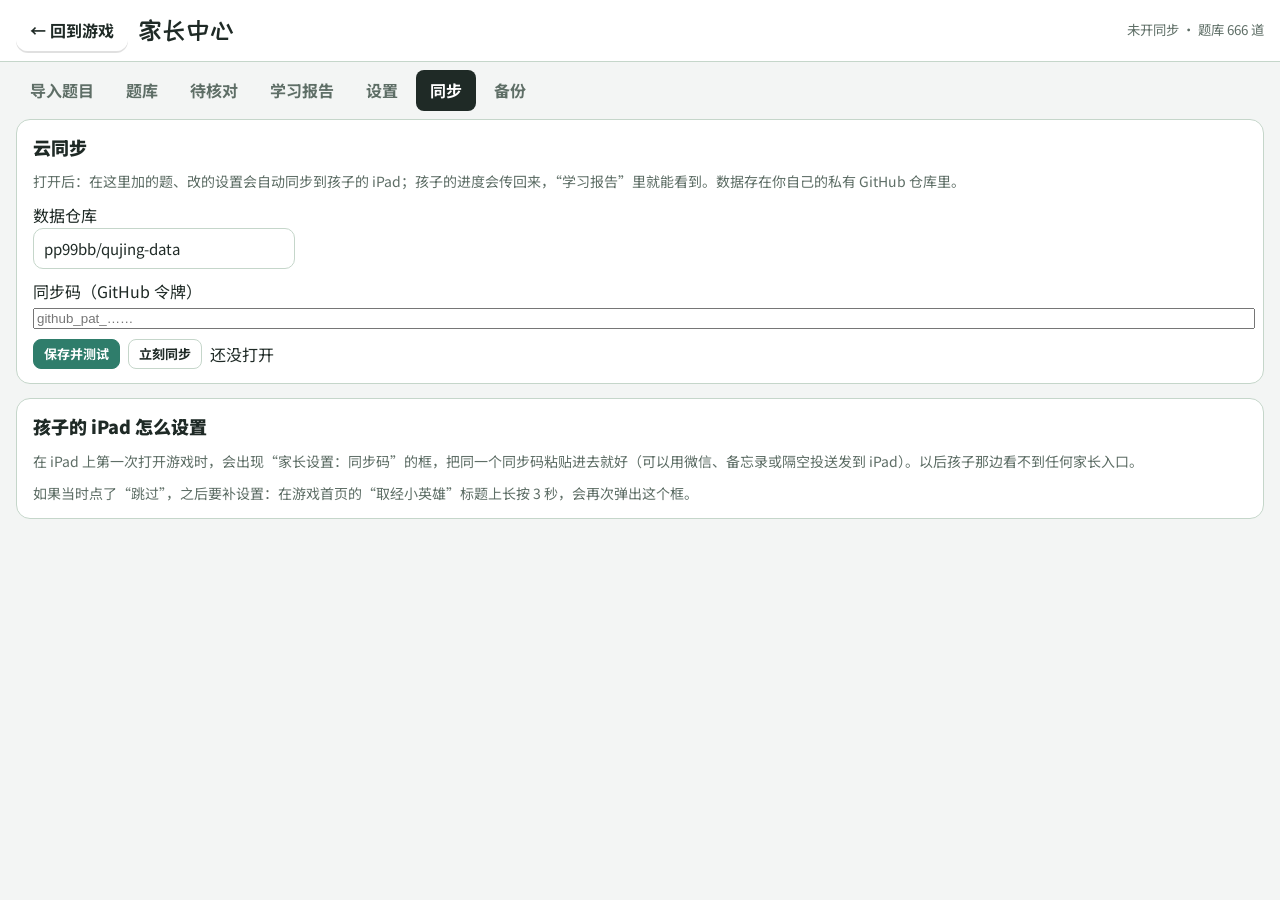
==== parent.html @ 4cefc209 "援军卡详细介绍和各自能力；召唤伙伴/神仙特写；定身术特效；影神图和援军卡在平板上每行 4-5 个 Co-Authored-By: Claude Opus 5.5 <noreply@anthropic." ====
<!doctype html>
<html lang="zh-CN">
<head>
<meta charset="utf-8">
<meta name="viewport" content="width=device-width,initial-scale=1,viewport-fit=cover,user-scalable=no">
<title>取经小英雄 · 家长中心</title>
<meta name="theme-color" content="#8d2c1f">
<meta name="apple-mobile-web-app-capable" content="yes">
<meta name="mobile-web-app-capable" content="yes">
<meta name="apple-mobile-web-app-status-bar-style" content="black-translucent">
<meta name="apple-mobile-web-app-title" content="取经小英雄">
<link rel="manifest" href="manifest.webmanifest">
<link rel="apple-touch-icon" href="icons/apple-touch-icon.png">
<link rel="icon" href="icons/icon-192.png">
<link rel="preconnect" href="https://fonts.googleapis.com">
<link rel="stylesheet" href="https://fonts.googleapis.com/css2?family=ZCOOL+KuaiLe&family=Noto+Sans+SC:wght@400;500;700;900&display=swap">
<link rel="stylesheet" href="style.css?v=38ae0c215f">
<style>html,body{margin:0;height:100%;background:#2f3b36;overscroll-behavior:none}body{-webkit-user-select:none;user-select:none;-webkit-touch-callout:none}body.parent-app{-webkit-user-select:auto;user-select:auto}input,textarea{-webkit-user-select:text;user-select:text}</style>
</head>
<body>
<div class="app" id="app">
  <section class="screen on" id="home">
    <div class="home-top pad"><div class="home-title">取经小英雄</div><div class="row"><span class="pill" id="home-gold"></span></div></div>
    <div class="home-main pad"><div class="hero"><div id="home-hero"></div><div class="rank" id="home-rank"></div></div><div class="modes" id="home-modes"></div></div>
    <div class="home-foot pad"><small id="cloud-note" style="color:#fff;align-self:center"></small><button type="button" class="parentbtn" id="parent-btn"><span class="fill"></span>家长（长按）</button></div>
  </section>
  <section class="screen" id="map">
    <div class="topbar pad"><button type="button" class="back" data-home-btn>← 花果山</button><h2>取经之路</h2></div>
    <div class="scroll pad" id="map-list"></div>
  </section>
  <section class="screen" id="intro"><div class="intro-box" id="intro-box"></div></section>
  <section class="screen" id="battle">
    <div class="bt-top pad"><button type="button" class="back" id="bt-back">← 离开</button><div class="stg" id="bt-title"></div><button type="button" class="gearin" data-gear aria-label="设置"><svg viewBox="0 0 24 24"><path d="M12 8.5a3.5 3.5 0 1 0 0 7 3.5 3.5 0 0 0 0-7zm8.4 4.6l1.9 1.5-1.8 3.1-2.3-.8a7.6 7.6 0 0 1-1.9 1.1l-.4 2.4h-3.6l-.4-2.4a7.6 7.6 0 0 1-1.9-1.1l-2.3.8-1.8-3.1 1.9-1.5a7.7 7.7 0 0 1 0-2.2L1.9 9.4l1.8-3.1 2.3.8A7.6 7.6 0 0 1 7.9 6l.4-2.4h3.6l.4 2.4a7.6 7.6 0 0 1 1.9 1.1l2.3-.8 1.8 3.1-1.9 1.5a7.7 7.7 0 0 1 0 2.2z" fill="#fff8dc"/></svg></button><span class="pill" id="bt-prog"></span><span class="pill" id="bt-gold"></span></div>
    <div class="arena" id="bt-arena"><div class="hill"></div><div class="gnd"></div>
      <div class="slot L"><div class="mover"><div class="flip"></div></div></div><div class="slot R"><div class="mover"><div class="flip"></div></div></div>
      <div class="fx"></div><div class="streak-dock" id="bt-streak" aria-live="polite"></div><div class="capbar" aria-live="polite"></div><div class="hpbox L" id="hp-L"></div><div class="hpbox R" id="hp-R"></div></div>
    <div class="qpanel pad" id="bt-q"></div>
    <div class="skills pad" id="bt-skills"></div>
  </section>
  <section class="screen" id="result"><div class="res-box" id="result-box"></div></section>
  <section class="screen page" id="bag">
    <div class="topbar pad"><button type="button" class="back" data-home-btn>← 花果山</button><h2>装备</h2><span class="pill" id="bag-spirit"></span></div>
    <div class="scroll pad"><div class="bag"><div class="bag-left"><div class="bag-stage" id="bag-stage"></div><table class="stats" id="bag-stats"></table><div id="bag-sets" style="display:grid;gap:6px"></div></div>
      <div><div class="tabs" id="bag-tabs" role="tablist"></div><div class="items" id="bag-items"></div></div></div></div>
  </section>
  <section class="screen page" id="codex">
    <div class="topbar pad"><button type="button" class="back" data-home-btn>← 花果山</button><h2>影神图</h2><span class="pill" id="codex-count"></span></div>
    <div class="scroll pad"><div class="grid" id="codex-grid"></div></div>
  </section>
  <section class="screen page" id="cards">
    <div class="topbar pad"><button type="button" class="back" data-home-btn>← 花果山</button><h2>援军卡</h2></div>
    <div class="scroll pad"><p style="margin:0 0 10px">打败 Boss、复习错题时会掉神仙碎片。同一位神仙攒够 3 个碎片，就得到 3 次召唤。</p><div class="grid" id="cards-grid"></div></div>
  </section>
  <section class="screen page" id="shop">
    <div class="topbar pad"><button type="button" class="back" data-home-btn>← 花果山</button><h2>土地庙小铺</h2><span class="pill" id="shop-gold"></span></div>
    <div class="scroll pad" id="shop-body"></div>
  </section>
  <section class="screen page" id="free">
    <div class="topbar pad"><button type="button" class="back" data-home-btn>← 花果山</button><h2>自由修行</h2></div>
    <div class="scroll pad" id="free-body"></div>
  </section>
  <section class="screen page" id="race">
    <div class="topbar pad"><button type="button" class="back" data-home-btn>← 花果山</button><h2>筋斗云竞速</h2></div>
    <div class="scroll pad" id="race-body" style="display:flex;flex-direction:column;gap:12px;padding-bottom:16px"></div>
  </section>
  <section class="screen" id="duel">
    <div class="bt-top pad"><button type="button" class="back" data-home-btn>← 结束</button><div class="stg">擂台斗法</div></div>
    <div class="arena duel-arena" id="duel-arena"><div class="hill"></div><div class="gnd"></div><div class="slot L"><div class="mover"><div class="flip"></div></div></div><div class="slot R"><div class="mover"><div class="flip"></div></div></div><div class="fx"></div><div class="capbar"></div></div>
    <div class="duel-mid" id="duel-mid"></div>
    <div class="duel-wrap" id="duel-wrap"><div class="side p1" id="duel-p1"></div><div class="side p2" id="duel-p2"></div></div>
  </section>
  <section class="screen" id="parent">
    <div class="topbar pad"><button type="button" class="back" data-home-btn>← 返回游戏</button><h2>家长中心</h2><small id="p-status" style="color:var(--mute)"></small></div>
    <div class="ptabs pad" id="ptabs" role="tablist"></div>
    <div class="scroll pad"><div class="pbody" id="pbody"></div></div>
  </section>
  <button type="button" class="gearbtn" data-gear aria-label="设置"><svg viewBox="0 0 24 24"><path d="M12 8.5a3.5 3.5 0 1 0 0 7 3.5 3.5 0 0 0 0-7zm8.4 4.6l1.9 1.5-1.8 3.1-2.3-.8a7.6 7.6 0 0 1-1.9 1.1l-.4 2.4h-3.6l-.4-2.4a7.6 7.6 0 0 1-1.9-1.1l-2.3.8-1.8-3.1 1.9-1.5a7.7 7.7 0 0 1 0-2.2L1.9 9.4l1.8-3.1 2.3.8A7.6 7.6 0 0 1 7.9 6l.4-2.4h3.6l.4 2.4a7.6 7.6 0 0 1 1.9 1.1l2.3-.8 1.8 3.1-1.9 1.5a7.7 7.7 0 0 1 0 2.2z" fill="#3a2618"/></svg></button>
  <div class="modal" id="modal" hidden><div class="mbox"></div></div>
  <div class="toast" id="toast" hidden></div>
  <div class="modal" id="boot" hidden><div class="empty"><h2>正在打开取经路……</h2><p>正在读取题库和进度</p></div></div>
</div>

<script>
(function(){ function fix(){ try { WeixinJSBridge.invoke('setFontSizeCallback', { fontSize: 0 }); WeixinJSBridge.on('menu:setfont', function(){ WeixinJSBridge.invoke('setFontSizeCallback', { fontSize: 0 }); }); } catch (e) {} }
  if (typeof WeixinJSBridge === 'object' && typeof WeixinJSBridge.invoke === 'function') fix(); else document.addEventListener('WeixinJSBridgeReady', fix, false); })();
</script>
<script>window.QJ_APP = 'parent'; window.QJ_BANK_URL = 'bank.json?v=38ae0c215f';</script>
<script src="game.js?v=38ae0c215f"></script>
<script>
if ('serviceWorker' in navigator) addEventListener('load', () => navigator.serviceWorker.register('sw.js').then(r => {
  r.addEventListener('updatefound', () => { const w = r.installing; w && w.addEventListener('statechange', () => { if (w.state === 'installed' && navigator.serviceWorker.controller && window.QJ && QJ.toast) QJ.toast('游戏有更新，下次打开就是新版本', 3500); }); });
}).catch(() => {}));
</script>
</body>
</html>
---- style.css ----
html,body{-webkit-text-size-adjust:100%!important;text-size-adjust:100%!important}
/* 布局：全屏单页游戏，各个界面叠在一起切换；战斗界面上半是演武场，下半是题目和技能栏 */
:root{
  --ink:#1f2a26; --mute:#5e6e66; --paper:#f4f8f2; --paper2:#e5efe6; --line:#c5d6ca;
  --jade:#2f7d6b; --jade2:#3f9d86; --cin:#d1452f; --gold:#e8b33a; --gold2:#fff1c7; --sky1:#8fcbe4; --sky2:#d9eef2;
  --ok:#2e9d55; --bad:#d64532;
  --display:"ZCOOL KuaiLe","Noto Sans SC","PingFang SC",sans-serif;
  --body:"Noto Sans SC","PingFang SC","Hiragino Sans GB","Microsoft YaHei",sans-serif;
  color-scheme:light;
}
html,body{height:100%;background:#cfe4dc;color:var(--ink)}
body{font-family:var(--body);font-size:16px;line-height:1.55;-webkit-tap-highlight-color:transparent;user-select:none;-webkit-user-select:none;overscroll-behavior:none}
button{font:inherit;cursor:pointer;color:inherit;touch-action:manipulation}
button:focus-visible{outline:3px solid var(--gold);outline-offset:2px}
.app{position:relative;height:100%;overflow:hidden;background:#cfe4dc}
.screen{position:absolute;inset:0;display:none;flex-direction:column;overflow:hidden}
.screen.on{display:flex}
.scroll{overflow-y:auto;-webkit-overflow-scrolling:touch;flex:1;min-height:0}
.pad{padding-left:max(16px,env(safe-area-inset-left,0px));padding-right:max(16px,env(safe-area-inset-right,0px))}
h1,h2,h3{font-family:var(--display);font-weight:400;margin:0;text-wrap:balance}
.btn{border:none;border-radius:14px;padding:12px 20px;font-size:18px;font-weight:700;background:var(--jade);color:#fff;box-shadow:0 4px 0 #1f5a4c}
.btn:active{transform:translateY(3px);box-shadow:0 1px 0 #1f5a4c}
.btn.gold{background:var(--gold);color:#3a2618;box-shadow:0 4px 0 #b3851e}
.btn.red{background:var(--cin);box-shadow:0 4px 0 #8f2a1c}
.btn.ghost{background:rgba(255,255,255,.75);color:var(--ink);box-shadow:0 3px 0 rgba(0,0,0,.15)}
.btn[disabled]{opacity:.45;pointer-events:none}
.topbar{display:flex;align-items:center;gap:10px;padding-block:10px;flex-wrap:wrap}
.topbar h2{font-size:26px;flex:1;min-width:0}
.back{border:none;background:rgba(255,255,255,.8);border-radius:12px;padding:8px 14px;font-weight:700;box-shadow:0 2px 0 rgba(0,0,0,.12)}
.pill{display:inline-flex;align-items:center;gap:6px;background:rgba(255,255,255,.85);border-radius:999px;padding:4px 12px;font-weight:700;font-size:15px;font-variant-numeric:tabular-nums}
.pill i{display:inline-block;width:14px;height:14px;border-radius:50%;background:radial-gradient(circle at 35% 35%,#fff7c2,#e8b33a 60%,#b3851e)}

/* ---------- 首页 ---------- */
#home{background:linear-gradient(#8fcbe4 0%,#cbe8ee 46%,#a9d39b 47%,#8cc184 70%,#78ad73 100%)}
.home-top{display:flex;justify-content:space-between;align-items:center;gap:10px;padding-block:12px;flex-wrap:wrap}
.home-title{font-family:var(--display);font-size:clamp(30px,5vw,48px);color:#fff;-webkit-text-stroke:2px #3a2618;paint-order:stroke fill;letter-spacing:.04em}
.home-main{flex:1;min-height:0;display:grid;grid-template-columns:minmax(0,1fr) minmax(0,1.3fr);gap:16px;align-items:center;padding-bottom:16px}
.hero{display:flex;flex-direction:column;align-items:center;gap:8px;min-width:0}
.hero svg{width:min(300px,34vh);height:auto;overflow:visible}
.rank{background:rgba(255,255,255,.88);border-radius:16px;padding:10px 16px;width:min(320px,100%);display:grid;gap:6px}
.rank b{font-family:var(--display);font-size:22px;font-weight:400}
.bar{height:12px;border-radius:99px;background:#dfe8e2;overflow:hidden}.bar>i{display:block;height:100%;background:linear-gradient(90deg,var(--gold),#ffd76a);border-radius:inherit}
.modes{display:grid;grid-template-columns:repeat(2,minmax(0,1fr));gap:12px;min-width:0}
.mode{border:none;border-radius:20px;padding:12px 14px;text-align:left;display:flex;gap:10px;align-items:center;background:rgba(255,255,255,.9);box-shadow:0 5px 0 rgba(0,0,0,.14);min-width:0;min-height:86px}
.mode:active{transform:translateY(3px);box-shadow:0 2px 0 rgba(0,0,0,.14)}
.mode .mi{flex:none;width:64px;height:70px}.mode .mi svg{width:100%;height:100%;overflow:visible}
.mode b{display:block;font-family:var(--display);font-weight:400;font-size:22px;line-height:1.2}
.mode small{display:block;color:var(--mute);font-size:13px;line-height:1.35}
.mode.big{grid-column:span 2;background:linear-gradient(120deg,#fff6d8,#ffe6a3);min-height:100px}
.mode.big b{font-size:30px}.mode.big .mi{width:80px;height:88px}
.mode.lock{opacity:.55}
.home-foot{display:flex;gap:8px;flex-wrap:wrap;justify-content:flex-end;padding-bottom:max(10px,env(safe-area-inset-bottom,0px))}
.parentbtn{border:none;background:rgba(0,0,0,.25);color:#fff;border-radius:999px;padding:6px 14px;font-size:13px;position:relative;overflow:hidden}
.parentbtn .fill{position:absolute;inset:0;background:rgba(255,255,255,.35);transform-origin:left;transform:scaleX(0)}
@media (max-width:760px){.home-main{grid-template-columns:1fr;overflow-y:auto}.hero svg{width:200px}}

/* ---------- 地图 ---------- */
#map{background:linear-gradient(#f0e6c8,#e6d6a8)}
.chap{margin-bottom:18px}
.chap h3{font-size:22px;color:#6b3a1e;margin:8px 0}
.road{display:flex;flex-wrap:wrap;gap:12px;align-items:stretch}
.stage{border:none;border-radius:18px;width:150px;padding:8px;background:#fffaf0;box-shadow:0 4px 0 rgba(107,58,30,.25);display:flex;flex-direction:column;align-items:center;gap:2px;position:relative}
.stage svg{width:100px;height:110px;overflow:visible}
.stage b{font-family:var(--display);font-weight:400;font-size:19px}
.stage small{color:var(--mute);font-size:12.5px}
.stage.lock{filter:grayscale(1);opacity:.5;pointer-events:none}
.stage.lock svg{filter:brightness(0);opacity:.3}
.stage .done{position:absolute;top:6px;right:8px;background:var(--ok);color:#fff;border-radius:99px;font-size:12px;padding:1px 8px}
.stage.next{outline:3px solid var(--cin);animation:pulse 1.6s ease-in-out infinite}
@keyframes pulse{50%{transform:scale(1.04)}}

/* ---------- 关卡开场 ---------- */
#intro{background:linear-gradient(#2c3e50,#1f2a26)}
.intro-box{margin:auto;max-width:720px;width:calc(100% - 32px);background:var(--paper);border-radius:22px;padding:22px;display:grid;gap:14px;box-shadow:0 10px 40px rgba(0,0,0,.35)}
.intro-box h2{font-size:32px;color:var(--cin)}
.intro-line{display:flex;gap:12px;align-items:flex-start}
.intro-line svg{flex:none;width:90px;height:100px;overflow:visible}
.intro-line p{margin:0;font-size:19px;line-height:1.7;background:#fff;border-radius:14px;padding:10px 14px;position:relative}
.intro-foes{display:flex;gap:6px;align-items:flex-end;flex-wrap:wrap;justify-content:center}
.intro-foes div{display:flex;flex-direction:column;align-items:center;font-size:13px;color:var(--mute)}
.intro-foes svg{width:84px;height:92px;overflow:visible}.intro-foes .boss svg{width:120px;height:132px}
.intro-actions{display:flex;gap:10px;justify-content:center;flex-wrap:wrap}

/* ---------- 战斗 ---------- */
#battle{background:var(--paper2)}
.bt-top{display:flex;align-items:center;gap:8px;padding-block:6px;background:#1f2a26;color:#fff;flex-wrap:wrap}
.bt-top .stg{font-family:var(--display);font-size:20px;flex:1;min-width:0;white-space:nowrap;overflow:hidden;text-overflow:ellipsis}
.bt-top .pill{background:rgba(255,255,255,.14);color:#fff}
.bt-top .back{background:rgba(255,255,255,.15);color:#fff;box-shadow:none}
.arena{position:relative;overflow:hidden;flex:none;height:min(44vh,calc(220px*var(--s) + 90px));--s:1;isolation:isolate;
  background:linear-gradient(var(--sky1) 0%,var(--sky2) 58%,#e8f1e2 70%)}
.arena .hill{position:absolute;left:-5%;right:-5%;bottom:30px;height:46%;background:radial-gradient(ellipse at 20% 100%,#8fbf8a 0 40%,transparent 41%),radial-gradient(ellipse at 75% 100%,#7fb07c 0 46%,transparent 47%);opacity:.8}
.arena .gnd{position:absolute;left:0;right:0;bottom:0;height:40px;background:linear-gradient(#c9b48a,#b39b6e);border-top:3px solid #8d7650}
.arena .slot{position:absolute;bottom:18px;width:calc(200px*var(--s));height:calc(220px*var(--s));z-index:2}
.arena .slot.L{left:calc(25% - 100px*var(--s))} .arena .slot.R{left:calc(75% - 100px*var(--s))}
.arena .mover,.arena .flip{width:100%;height:100%;transform-origin:50% 95%}
.arena .slot.R .flip{transform:scaleX(-1)}
.arena .flip svg{width:100%;height:100%;overflow:visible}
.arena .fx{position:absolute;inset:0;pointer-events:none;z-index:5}
.fxo{position:absolute;pointer-events:none}
.fxo>svg,.fxo>div,.fxo>div>svg{width:100%;height:100%;overflow:visible;display:block}
.fxo.ghost{opacity:.4;filter:saturate(0) brightness(1.6)} .fxo.ghost.mir>svg{transform:scaleX(-1)}
.fxo.clone{filter:drop-shadow(0 0 8px #ffd54f)}
.fxo.popt{display:flex;align-items:center;justify-content:center;white-space:nowrap}
.fxo.popt span{font-family:var(--display);font-weight:900;paint-order:stroke fill}
.cloudride{width:100%;height:100%;position:relative}.cloudride>svg.char{width:100%;height:87%}.cloudride>svg.cl{position:absolute;left:0;bottom:0;width:100%;height:24%}
.capbar{position:absolute;left:50%;bottom:48px;transform:translateX(-50%) translateY(8px);max-width:calc(100% - 32px);background:rgba(31,42,38,.9);color:#fff;font-family:var(--display);font-size:clamp(16px,2.6vw,22px);padding:8px 18px;border-radius:12px;z-index:7;opacity:0;transition:opacity .3s,transform .3s;pointer-events:none;text-align:center}
.capbar.on{opacity:1;transform:translateX(-50%)}
.hpbox{position:absolute;top:8px;z-index:6;width:min(42%,320px);display:grid;gap:3px}
.hpbox.L{left:max(10px,env(safe-area-inset-left,0px))} .hpbox.R{right:max(10px,env(safe-area-inset-right,0px));text-align:right}
.hpbox .nm{font-family:var(--display);font-size:18px;color:#fff;-webkit-text-stroke:3px #1f2a26;paint-order:stroke fill;line-height:1.1;white-space:nowrap;overflow:hidden;text-overflow:ellipsis}
.hpbar{height:16px;border-radius:99px;background:rgba(31,42,38,.55);border:2px solid #1f2a26;overflow:hidden;position:relative}
.hpbar i{position:absolute;left:0;top:0;bottom:0;border-radius:inherit;transition:width .4s}
.hpbar i.lag{background:#fff3b0;transition:width .9s .25s}
.hpbar i.cur{background:linear-gradient(#ff8a65,#e53935)}
.hpbox.L .hpbar i.cur{background:linear-gradient(#81e391,#2e9d55)}
.hpbar span{position:absolute;inset:0;font-size:11px;font-weight:900;color:#fff;display:flex;align-items:center;justify-content:center;text-shadow:0 1px 2px #000;font-variant-numeric:tabular-nums}
.hpbox.R .hpbar i{left:auto;right:0}
.enemy-q{display:flex;gap:3px;justify-content:flex-end}.enemy-q svg{width:30px;height:33px;overflow:visible}.enemy-q .dead{opacity:.3;filter:grayscale(1)}
.qpanel{flex:1;min-height:0;display:flex;flex-direction:column;gap:10px;padding-block:12px 6px;position:relative;overflow-y:auto}
.qtags{display:flex;gap:6px;flex-wrap:wrap;align-items:center}
.tag{font-size:13px;font-weight:700;border-radius:999px;padding:2px 10px;background:#fff;color:var(--jade);border:1.5px solid var(--line)}
.tag.rev{background:#5c6bc0;color:#fff;border-color:#5c6bc0}.tag.multi{background:var(--gold);color:#3a2618;border-color:var(--gold)}.tag.subj{background:var(--jade);color:#fff;border-color:var(--jade)}
.qtext{font-size:clamp(20px,2.6vw,26px);font-weight:700;line-height:1.5;user-select:text;-webkit-user-select:text}
.qimg{max-height:24vh;max-width:100%;border-radius:10px;align-self:flex-start;background:#fff}
.opts{display:grid;grid-template-columns:repeat(2,minmax(0,1fr));gap:10px}
.opts.wide{grid-template-columns:1fr}
.opt{border:2.5px solid var(--line);background:#fff;border-radius:16px;padding:12px 14px;text-align:left;font-size:clamp(17px,2.2vw,21px);font-weight:500;display:flex;gap:10px;align-items:center;min-height:58px;box-shadow:0 3px 0 rgba(0,0,0,.08);transition:transform .1s}
.opt:active{transform:scale(.98)}
.opt .lt{flex:none;width:32px;height:32px;border-radius:50%;background:var(--paper2);display:flex;align-items:center;justify-content:center;font-weight:900;font-size:16px;color:var(--jade)}
.opt.sel{border-color:var(--gold);background:var(--gold2)}
.opt.ok{border-color:var(--ok);background:#dff5e5}.opt.ok .lt{background:var(--ok);color:#fff}
.opt.bad{border-color:var(--bad);background:#fde3df}.opt.bad .lt{background:var(--bad);color:#fff}
.opt.gone{opacity:.25;text-decoration:line-through;pointer-events:none}
.opt.hide{filter:blur(6px);pointer-events:none}
.opts.lock .opt{pointer-events:none}
.confirm{align-self:center}
.hint{background:#fff8dc;border:2px dashed var(--gold);border-radius:12px;padding:8px 12px;font-size:clamp(16px,2.8vmin,24px);display:flex;gap:8px;align-items:baseline;line-height:1.5}
.hint b{flex:none;color:#fff;background:#d1452f;border-radius:8px;padding:0 8px;font-size:.85em}
.opt.burn{animation:burn .9s ease-in forwards;pointer-events:none}
@keyframes burn{0%{filter:none}30%{box-shadow:0 0 0 4px #ff7043,0 0 24px #ff9800;background:#fff3e0}100%{opacity:.2;filter:grayscale(1) blur(1px);transform:scale(.96)}}
/* 火眼金睛弹窗 */
.eyepop{position:fixed;inset:0;z-index:115;background:rgba(40,12,0,.78);display:grid;place-items:center;padding:16px;animation:tfade .2s ease-out}
.eye-in{width:min(980px,100%);display:grid;grid-template-columns:minmax(0,.9fr) minmax(0,2.2fr);gap:16px;align-items:center;animation:tpop .35s cubic-bezier(.3,1.4,.5,1)}
.eye-wk{position:relative;justify-self:center;width:min(260px,32vmin)}
.eye-wk > svg:first-child{width:100%;height:auto;overflow:visible;filter:drop-shadow(0 0 18px rgba(255,152,0,.6))}
.eye-fire{position:absolute;inset:0;width:100%;height:100%;overflow:visible;filter:drop-shadow(0 0 8px #ff9800)}
.eye-fire .ef{animation:flick .35s ease-in-out infinite alternate}
.eye-beam{position:absolute;left:58%;top:36%;width:60vw;max-width:520px;height:16px;transform-origin:0 50%;transform:rotate(-4deg);background:linear-gradient(90deg,rgba(255,235,59,.9),rgba(255,152,0,.5) 40%,transparent);border-radius:8px;filter:blur(2px);animation:beam 1.2s ease-in-out infinite alternate;pointer-events:none}
@keyframes beam{from{opacity:.5}to{opacity:1}}
.eye-card{position:relative;background:linear-gradient(160deg,#fff8e1,#ffe0b2);border:4px solid #e65100;border-radius:22px;padding:clamp(16px,3vmin,30px);display:grid;gap:clamp(8px,1.6vmin,14px);box-shadow:0 0 0 6px rgba(255,193,7,.35),0 12px 40px rgba(0,0,0,.45)}
.eye-title{justify-self:start;font-family:var(--display);font-size:clamp(20px,3.6vmin,34px);color:#fff;background:#d1452f;border-radius:12px;padding:2px 16px}
.eye-text{margin:0;font-size:clamp(19px,3.8vmin,36px);line-height:1.55;color:#3a2618;font-weight:700}
.eye-card small{color:#8d4b1f;font-size:clamp(14px,2.3vmin,20px)}
.eye-ok{justify-self:center;min-width:min(240px,70%);font-size:clamp(18px,3vmin,26px)}
@media (orientation:portrait), (max-width:700px){.eye-in{grid-template-columns:1fr}.eye-wk{width:min(170px,40vw)}.eye-beam{display:none}}
@media (prefers-reduced-motion: reduce){.eye-fire .ef,.eye-beam{animation:none}}
/* 援军介绍 */
.god-info{display:grid;gap:10px}
.god-tag{justify-self:start;background:#8d2c1f;color:#fff8dc;border-radius:99px;padding:2px 12px;font-size:14px}
.god-sec{background:#fff;border-radius:14px;padding:10px 14px;border:1px solid var(--line)}
.god-sec b{display:block;font-family:var(--display);font-weight:400;font-size:18px;color:var(--jade)}
.god-sec p{margin:2px 0 0;font-size:clamp(15px,2.4vmin,19px);line-height:1.6}
.god-sec.pw{background:#fff8e1;border-color:#e8b33a}.god-sec.pw b{color:#c0392b}
/* 召唤特写 */
.cutin{position:fixed;inset:0;z-index:118;pointer-events:none;background:rgba(10,14,20,.78);animation:tfade .25s ease-out;overflow:hidden}
.cutin.out{transition:opacity .3s;opacity:0}
.ci-call{position:absolute;left:4%;top:8%;display:flex;align-items:center;gap:10px;animation:ciCall .4s ease-out}
.ci-wk svg{width:min(110px,22vmin);height:auto}
.ci-call p{margin:0;background:#fffaf0;color:#3a2618;border-radius:16px;padding:10px 16px;font-weight:900;font-size:clamp(16px,3.2vmin,28px);box-shadow:0 4px 0 rgba(0,0,0,.2)}
@keyframes ciCall{from{transform:translateX(-40px);opacity:0}}
.ci-band{position:absolute;left:-10%;right:-10%;top:42%;height:clamp(150px,34vmin,300px);transform:translateY(-30%) skewY(-6deg);background:linear-gradient(90deg,#c62828,#ff7043 45%,#ffca28);box-shadow:0 0 0 6px #fff,0 0 40px rgba(255,193,7,.6);animation:ciBand .45s .35s cubic-bezier(.2,1.3,.5,1) both;overflow:hidden}
.cutin.god .ci-band{background:linear-gradient(90deg,#1a237e,#5c6bc0 45%,#ffd54f)}
@keyframes ciBand{from{transform:translateY(-30%) skewY(-6deg) scaleX(0)}}
.ci-lines{position:absolute;inset:0;background:repeating-linear-gradient(90deg,transparent 0 30px,rgba(255,255,255,.25) 30px 34px);animation:ciLines .3s linear infinite}
@keyframes ciLines{to{background-position:-64px 0}}
.ci-hero{position:absolute;right:16%;top:50%;transform:translateY(-50%) skewY(6deg);animation:ciHero .5s .55s cubic-bezier(.2,1.4,.5,1) both}
.ci-hero svg{width:clamp(150px,32vmin,300px);height:auto;filter:drop-shadow(0 6px 0 rgba(0,0,0,.25))}
@keyframes ciHero{from{transform:translate(60vw,-50%) skewY(6deg)}}
.ci-name{position:absolute;left:16%;top:50%;transform:translateY(-50%) skewY(6deg);color:#fff;animation:ciName .4s .7s ease-out both}
.ci-name b{display:block;font-family:var(--display);font-weight:400;font-size:clamp(32px,7vmin,72px);-webkit-text-stroke:3px #3a2618;paint-order:stroke;text-shadow:0 4px 0 #3a2618}
.ci-name small{font-size:clamp(14px,2.6vmin,22px);font-weight:900;text-shadow:0 2px 0 #3a2618}
@keyframes ciName{from{transform:translate(-40px,-50%) skewY(6deg);opacity:0}}
/* 定身术 */
.dingpop{position:fixed;inset:0;z-index:117;pointer-events:none;display:grid;place-items:center;align-content:center;gap:10px;background:radial-gradient(circle,rgba(255,236,179,.35),rgba(20,20,10,.55));animation:tfade .2s}
.dingpop.out{transition:opacity .35s;opacity:0}
.dp-wk{position:relative}.dp-wk svg{width:min(180px,30vmin);height:auto;animation:dpBob .5s ease-out}
@keyframes dpBob{from{transform:scale(.6)}}
.dp-hand{position:absolute;right:8%;top:42%;width:28px;height:28px;border-radius:50%;background:radial-gradient(#fff59d,#ffb300);box-shadow:0 0 18px 8px rgba(255,213,79,.8);animation:dpHand .6s ease-in-out infinite alternate}
@keyframes dpHand{to{transform:scale(1.4)}}
.dp-seal{width:clamp(110px,22vmin,180px);aspect-ratio:1;border-radius:50%;display:grid;place-items:center;background:#fff8dc;border:8px solid #d1452f;box-shadow:0 0 0 6px #e8b33a,0 0 40px rgba(255,193,7,.9);animation:dpSeal .55s .25s cubic-bezier(.3,1.6,.5,1) both;margin-top:-40px}
.dp-seal b{font-family:serif;font-size:clamp(60px,13vmin,110px);color:#d1452f;line-height:1}
@keyframes dpSeal{from{transform:scale(2.6) rotate(-30deg);opacity:0}}
.dingpop p{margin:0;background:#fffaf0;border-radius:14px;padding:8px 16px;font-weight:900;font-size:clamp(16px,3vmin,26px);color:#3a2618}
.opt.dinged{animation:dingGlow 1.6s ease-in-out infinite;border-color:#e8b33a}
@keyframes dingGlow{0%,100%{box-shadow:0 0 0 2px rgba(232,179,58,.5),0 3px 0 rgba(0,0,0,.08)}50%{box-shadow:0 0 0 5px rgba(232,179,58,.9),0 0 22px rgba(255,213,79,.9)}}
@media (prefers-reduced-motion: reduce){.ci-lines,.opt.dinged,.dp-hand{animation:none}}
/* 唐僧小黑板 */
.teach{position:fixed;inset:0;z-index:120;background:rgba(20,30,26,.84);display:grid;place-items:center;padding:max(12px,env(safe-area-inset-top,0px)) max(12px,env(safe-area-inset-right,0px)) max(12px,env(safe-area-inset-bottom,0px)) max(12px,env(safe-area-inset-left,0px));animation:tfade .25s ease-out}
@keyframes tfade{from{opacity:0}}
.teach-in{width:min(1100px,100%);max-height:100%;display:grid;grid-template-columns:minmax(0,.9fr) minmax(0,2.6fr);grid-template-rows:1fr auto;gap:10px 16px;align-items:end;animation:tpop .35s cubic-bezier(.3,1.4,.5,1)}
@keyframes tpop{from{transform:scale(.85);opacity:0}}
.teach-who{position:relative;display:flex;flex-direction:column;align-items:center;gap:6px;min-width:0}
.teach-ts svg{width:min(220px,26vmin);height:auto;overflow:visible}
.teach-stick{position:absolute;right:-30%;top:34%;width:70%;height:6px;border-radius:3px;background:linear-gradient(90deg,#8d5a2b,#c49a6c);border:1.5px solid #3a2618;transform-origin:0 50%;transform:rotate(-24deg);animation:stick 1.2s ease-in-out infinite}
@keyframes stick{0%,100%{transform:rotate(-24deg)}50%{transform:rotate(-14deg)}}
.teach-say{order:-1;margin:0;background:#fffaf0;border-radius:14px;padding:8px 12px;font-size:clamp(15px,2.6vmin,22px);font-weight:700;color:#3a2618;position:relative}
.board{background:#7b4a26;border-radius:18px;padding:12px;box-shadow:0 10px 30px rgba(0,0,0,.4),inset 0 0 0 3px #a8703f;min-width:0;max-height:calc(100vh - 120px);display:flex}
.board-in{position:relative;flex:1;background:radial-gradient(ellipse at 30% 20%,#2f6b4f,#21503a 70%);border-radius:10px;padding:clamp(14px,3vmin,30px);color:#f5f5ee;display:grid;gap:clamp(8px,1.8vmin,16px);overflow-y:auto;font-family:var(--display),var(--body)}
.bk-kp{justify-self:start;font-size:clamp(13px,2.2vmin,19px);border:2px solid rgba(255,255,255,.5);border-radius:99px;padding:2px 12px;color:#fff59d}
.bk-q{font-size:clamp(18px,3.7vmin,36px);line-height:1.45;color:#e8f5e9}
.bk-a{display:flex;flex-wrap:wrap;gap:6px 14px;align-items:baseline}
.bk-a span{font-size:clamp(14px,2.4vmin,20px);color:#c8e6c9}
.bk-a b{font-size:clamp(26px,6.2vmin,60px);color:#ffeb3b;font-weight:400;text-shadow:0 0 12px rgba(255,235,59,.35)}
.bk-exp{font-size:clamp(18px,3.7vmin,36px);line-height:1.6;color:#fff;border-top:2px dashed rgba(255,255,255,.35);padding-top:clamp(8px,1.6vmin,14px)}
.chalk{position:absolute;right:14px;bottom:10px;width:34px;height:10px;border-radius:3px;background:#fafafa;transform:rotate(-12deg);box-shadow:44px 2px 0 -1px #fff59d}
.teach-ok{grid-column:1 / -1;justify-self:center;min-width:min(320px,80%);font-size:clamp(18px,3vmin,26px);padding:12px 24px}
.teach-ok[disabled]{opacity:.65;filter:grayscale(.4)}
.teach-ok.ready{animation:pulse 1s infinite}
@media (orientation:portrait), (max-width:700px){
  .teach-in{grid-template-columns:1fr;grid-template-rows:auto auto auto;align-items:stretch}
  .teach-who{flex-direction:row;align-items:flex-end;order:0}
  .teach-ts svg{width:min(120px,24vw)}
  .teach-stick{display:none}
  .teach-say{flex:1;order:1;margin-bottom:10px}
  .board{max-height:none}
}

.explain{position:absolute;left:0;right:0;bottom:0;background:#fff;border-top:4px solid var(--bad);border-radius:20px 20px 0 0;padding:16px 18px max(14px,env(safe-area-inset-bottom,0px));box-shadow:0 -10px 30px rgba(0,0,0,.15);display:grid;gap:10px;z-index:10;animation:up .3s ease-out;padding-left:max(18px,env(safe-area-inset-left,0px));padding-right:max(18px,env(safe-area-inset-right,0px))}
.explain.good{border-top-color:var(--ok)}
.explain h3{font-size:22px;color:var(--bad)}.explain.good h3{color:var(--ok)}
.explain p{margin:0;font-size:18px;line-height:1.6}
.explain .ans{font-weight:900;color:var(--ok)}
@keyframes up{from{transform:translateY(100%)}}
.skills{display:flex;gap:8px;align-items:stretch;padding-block:8px max(8px,env(safe-area-inset-bottom,0px));background:#fff;border-top:1px solid var(--line);overflow-x:auto;flex:none}
.sk{flex:none;border:2px solid var(--line);background:var(--paper);border-radius:14px;padding:4px 8px;min-width:68px;display:flex;flex-direction:column;align-items:center;gap:0;font-size:12.5px;font-weight:700;position:relative}
.sk svg{width:34px;height:34px;overflow:visible}
.sk .sd,.focus .sd{display:block;font-size:10.5px;font-weight:500;color:var(--mute);line-height:1.15;white-space:nowrap}
.focus button .sd{color:inherit;opacity:.8}
.sk .n{position:absolute;top:-6px;right:-6px;background:var(--cin);color:#fff;border-radius:99px;font-size:11px;min-width:20px;height:20px;display:flex;align-items:center;justify-content:center;padding:0 5px}
.sk[disabled]{opacity:.35;pointer-events:none}
.sk.armed{border-color:var(--gold);background:var(--gold2);box-shadow:0 0 0 3px rgba(232,179,58,.4)}
.focus{flex:none;display:flex;flex-direction:column;justify-content:center;gap:4px;min-width:110px}
.focus .segs{display:flex;gap:4px}.focus .segs i{flex:1;height:14px;border-radius:4px;background:#e2e8e4;border:1.5px solid #c5d6ca}
.focus .segs i.on{background:linear-gradient(#ffe082,#e8b33a);border-color:#b3851e}
.focus button{border:none;border-radius:10px;padding:5px 8px;font-weight:900;background:#e2e8e4;color:#8a978f}
.focus button.ready{background:var(--cin);color:#fff;animation:pulse 1s infinite}
.combo{position:absolute;right:12px;top:8px;font-family:var(--display);font-size:22px;color:var(--cin)}
@media (orientation:portrait){.arena{height:min(36vh,calc(220px*var(--s) + 90px))}}
@media (max-width:600px){.opts{grid-template-columns:1fr}}

/* ---------- 结算 ---------- */
#result{background:radial-gradient(circle at 50% 30%,#fff6d8,#f0d78a 70%,#d9b45a)}
.res-box{margin:auto;width:min(760px,calc(100% - 32px));background:#fffdf5;border-radius:24px;padding:22px;display:grid;gap:14px;box-shadow:0 10px 40px rgba(107,58,30,.3);max-height:calc(100% - 32px);overflow-y:auto}
.res-box h2{font-size:38px;text-align:center;color:var(--cin)}
.res-stats{display:grid;grid-template-columns:repeat(3,minmax(0,1fr));gap:10px;text-align:center}
.res-stats div{background:var(--paper);border-radius:14px;padding:8px}.res-stats b{display:block;font-size:30px;font-family:var(--display);font-weight:400;font-variant-numeric:tabular-nums}
.loot{display:flex;flex-wrap:wrap;gap:10px;justify-content:center}
.loot .it{width:120px;background:#fff;border-radius:14px;border:2px solid var(--line);border-top:5px solid var(--rc,#999);padding:8px;text-align:center;font-size:13px;animation:drop .5s cubic-bezier(.3,1.6,.5,1) both}
.loot .it svg{width:64px;height:64px;overflow:visible}.loot .it b{display:block;color:var(--rc,#333);font-size:14px}
@keyframes drop{from{transform:translateY(-40px) scale(.4);opacity:0}}

/* ---------- 列表类页面 ---------- */
.page{background:var(--paper2)}
.grid{display:grid;grid-template-columns:repeat(auto-fill,minmax(clamp(140px,19vw,240px),1fr));gap:14px;padding-bottom:20px}
.card svg{width:min(150px,80%);height:auto;aspect-ratio:200/220}
.card .pw{color:#8d2c1f;font-size:12px;line-height:1.35}
.card{border:none;background:#fff;border-radius:16px;padding:8px;display:flex;flex-direction:column;align-items:center;gap:2px;box-shadow:0 3px 0 rgba(0,0,0,.08);min-width:0;text-align:center}
.card svg{width:110px;height:121px;overflow:visible}
.card b{font-family:var(--display);font-weight:400;font-size:18px}.card small{color:var(--mute);font-size:12px}
.card.lock svg{filter:brightness(0);opacity:.22}.card.lock b{color:#aab}
.frag{display:flex;gap:3px}.frag i{width:16px;height:8px;border-radius:3px;background:#dde5df}.frag i.on{background:var(--gold)}
.modal{position:absolute;inset:0;background:rgba(15,25,20,.55);display:flex;align-items:center;justify-content:center;z-index:50;padding:16px}
.modal[hidden]{display:none!important}
.mbox{background:var(--paper);border-radius:22px;width:min(760px,100%);max-height:100%;overflow-y:auto;padding:18px;display:grid;gap:12px;position:relative}
.mbox .x{position:absolute;right:12px;top:10px;border:none;background:#fff;border-radius:50%;width:40px;height:40px;font-size:22px;font-weight:900}
.mini-arena{border-radius:16px}

/* 背包 */
.bag{display:grid;grid-template-columns:minmax(0,300px) minmax(0,1fr);gap:16px;padding-bottom:16px}
@media (max-width:760px){.bag{grid-template-columns:1fr}}
.bag-left{background:#fff;border-radius:18px;padding:12px;display:grid;gap:8px;align-content:start}
.bag-stage{display:flex;justify-content:center;background:linear-gradient(#d9eef2,#fff);border-radius:14px;padding-top:30px}.bag-stage svg{width:200px;height:220px;overflow:visible}
table.stats{border-collapse:collapse;font-size:15px;font-variant-numeric:tabular-nums}
table.stats th{text-align:left;font-weight:500;color:var(--mute);padding:2px 14px 2px 0}table.stats td{font-weight:900}
.set{font-size:13px;display:grid;gap:2px;border-left:3px solid var(--gold);padding-left:8px}.set span{color:var(--mute)}.set span.on{color:var(--ink);font-weight:700}
.tabs{display:flex;flex-wrap:wrap;gap:6px}
.tabs button{border:2px solid var(--line);background:#fff;border-radius:10px;padding:6px 16px;font-size:16px;font-weight:700}
.tabs button[aria-selected="true"]{background:var(--ink);color:#fff;border-color:var(--ink)}
.items{display:grid;grid-template-columns:repeat(auto-fill,minmax(220px,1fr));gap:10px;margin-top:10px}
.item{display:flex;gap:10px;align-items:flex-start;text-align:left;border:2px solid var(--line);border-left:6px solid var(--rc);background:#fff;border-radius:12px;padding:8px;min-width:0}
.item.on{outline:3px solid var(--jade);outline-offset:1px}
.item.locked{opacity:.4}
.item .ic{flex:none;width:56px;height:56px;display:flex;align-items:center;justify-content:center;background:var(--paper);border-radius:10px}.item .ic svg{width:48px;height:48px;overflow:visible}
.item .tx{display:grid;gap:1px;min-width:0}.item b{font-size:15px;color:var(--rc)}.item em{font-style:normal;font-size:12px;color:var(--mute)}.item small{font-size:12.5px}
.item .lv{font-weight:900;color:var(--cin)}

/* 擂台 */
#duel{background:#1f2a26}
.duel-wrap{flex:1;min-height:0;display:grid;grid-template-columns:1fr 1fr;gap:4px}
.duel-wrap.face{grid-template-columns:1fr;grid-template-rows:1fr 1fr}
.duel-wrap.face .side.p2{transform:rotate(180deg)}
.side{background:var(--paper);display:flex;flex-direction:column;gap:10px;padding:12px;min-height:0;overflow-y:auto}
.side.p2{background:#fdf0e8}
.side-head{display:flex;align-items:center;gap:8px}
.side-head svg{width:56px;height:62px;overflow:visible;flex:none}
.side-head b{font-family:var(--display);font-weight:400;font-size:22px;flex:1}
.score{font-family:var(--display);font-size:30px;font-variant-numeric:tabular-nums}
.side .opt{min-height:50px}
.duel-mid{background:#1f2a26;color:#fff;display:flex;align-items:center;justify-content:center;gap:12px;padding:6px;font-weight:700}
.flash-ok{animation:fok .4s}.flash-bad{animation:fbad .4s}
@keyframes fok{30%{background:#c9f2d4}}@keyframes fbad{30%{background:#f9cfc8}}
.duel-arena{height:min(30vh,250px)}

/* 竞速 */
.race-track{position:relative;height:120px;background:linear-gradient(#8fcbe4,#d9eef2);border-radius:16px;overflow:hidden;flex:none}
.race-track .cloud{position:absolute;bottom:14px;width:110px;height:120px;transition:left .4s cubic-bezier(.3,1.4,.5,1)}
.race-track .cloud svg{width:100%;height:100%;overflow:visible}
.race-track .flag{position:absolute;right:10px;bottom:10px;font-family:var(--display);font-size:20px;color:var(--cin)}
.timer{font-family:var(--display);font-size:40px;font-variant-numeric:tabular-nums;color:var(--cin)}

/* 家长中心 */
#parent{background:#f3f5f4}
#parent .topbar{background:#fff;border-bottom:1px solid var(--line)}
.ptabs{display:flex;gap:4px;flex-wrap:wrap;padding-block:8px}
.ptabs button{border:none;background:transparent;border-radius:8px;padding:8px 14px;font-weight:700;color:var(--mute)}
.ptabs button[aria-selected="true"]{background:var(--ink);color:#fff}
.pbody{padding-bottom:30px;display:grid;gap:14px;align-content:start}
.pcard{background:#fff;border:1px solid var(--line);border-radius:14px;padding:14px 16px;display:grid;gap:10px;min-width:0}
.pcard h3{font-family:var(--body);font-weight:900;font-size:18px}
.pcard p{margin:0;color:var(--mute);font-size:14px}
textarea,input[type=text],input[type=number],select{font:inherit;font-size:15px;border:1.5px solid var(--line);border-radius:10px;padding:8px 10px;background:#fff;color:var(--ink);width:100%;user-select:text;-webkit-user-select:text}
textarea{min-height:200px;resize:vertical;font-family:ui-monospace,Menlo,monospace;font-size:14px}
pre.tpl{background:var(--paper);border-radius:10px;padding:10px;white-space:pre-wrap;font-size:13.5px;margin:0;user-select:text;-webkit-user-select:text}
.row{display:flex;gap:8px;flex-wrap:wrap;align-items:center}
.row>*{min-width:0}
.qrow{border:1px solid var(--line);border-radius:10px;padding:10px 12px;display:grid;gap:4px;background:#fff}
.qrow .meta{display:flex;gap:6px;flex-wrap:wrap;font-size:12px;color:var(--mute)}
.qrow .meta span{background:var(--paper);border-radius:6px;padding:1px 6px}
.qrow .meta span.warn{background:#fff3c4;color:#8a5a00}
.qrow .qq{font-weight:700}
.qrow ol{margin:0;padding-left:1.4em;font-size:14px}.qrow li.ok{color:var(--ok);font-weight:900}
.qrow .ex{font-size:13px;color:var(--mute)}
.mini-btn{border:1.5px solid var(--line);background:#fff;border-radius:8px;padding:4px 10px;font-size:13px;font-weight:700}
.mini-btn.pri{background:var(--jade);border-color:var(--jade);color:#fff}
.mini-btn.dng{color:var(--bad);border-color:#f0c2ba}
.kpbar{display:grid;grid-template-columns:8em minmax(0,1fr) 4.5em;gap:10px;align-items:center;font-size:14px}
.kpbar .bar{height:14px}.kpbar .bar i{background:linear-gradient(90deg,#7fcf9a,#2e9d55)}
.note-ok{color:var(--ok);font-weight:700}.note-bad{color:var(--bad);font-weight:700}
.toast{position:absolute;left:50%;bottom:max(24px,env(safe-area-inset-bottom,0px));transform:translateX(-50%);background:#1f2a26;color:#fff;border-radius:12px;padding:10px 18px;z-index:99;font-weight:700;max-width:calc(100% - 32px)}
.toast[hidden]{display:none!important}
.empty{margin:auto;text-align:center;max-width:520px;display:grid;gap:12px;padding:20px;background:#fff;border-radius:20px}

/* 角色动画 */
.char .bob{animation:bob 2.4s ease-in-out infinite;transform-origin:100px 210px}
.char .blink{animation:blink 4.6s infinite}
.char .tail{animation:sway 2.6s ease-in-out infinite}
.char .weapon{animation:wsway 3.2s ease-in-out infinite}
.char .sway{animation:sway 2.2s ease-in-out infinite}
.char .spin{animation:spin 3s linear infinite}.char .spin.rev{animation-direction:reverse;animation-duration:2.2s}.char .spin.slow{animation-duration:16s}
.char .flick{animation:flick 1.8s ease-in-out infinite}
.char .ear{animation:sway 3.2s ease-in-out infinite}.char .wing{animation:flap 1.6s ease-in-out infinite}.char .trunk{animation:sway 2.8s ease-in-out infinite}
.char .ouch{opacity:0}.char.ouchy .blink{opacity:0}.char.ouchy .ouch{opacity:1}
.char .mopen{opacity:0}.char.mouthy .mopen{opacity:1}
.char .actor{transform-origin:100px 210px}
.char.open .lid{transform:rotate(-70deg);transition:transform .3s}
@keyframes bob{50%{transform:translateY(-4px) scaleY(.985)}}
@keyframes blink{0%,91%,100%{transform:scaleY(1)}94%{transform:scaleY(.1)}}
@keyframes sway{50%{transform:rotate(6deg)}}
@keyframes wsway{50%{transform:rotate(-4deg)}}
@keyframes spin{to{transform:rotate(360deg)}}
@keyframes flick{0%,60%,100%{transform:scaleX(0)}70%,90%{transform:scaleX(1)}}
@keyframes flap{50%{transform:rotate(-8deg)}}
.static .char *{animation:none!important}
@media (prefers-reduced-motion: reduce){.char *{animation:none!important}}
.chest-pop{position:absolute;left:68%;top:12%;z-index:30;display:flex;flex-direction:column;align-items:center;gap:4px;padding:10px 14px;border-radius:14px;background:rgba(255,248,220,.96);border:3px solid var(--rc,#e8b33a);box-shadow:0 0 24px var(--rc,#e8b33a);font-size:15px;pointer-events:none}
.chest-pop svg{width:64px;height:64px}
.intro-foes .more{display:flex;flex-direction:column;align-items:center;justify-content:center;color:var(--mute)}.intro-foes .more span{font-size:40px;line-height:1}
.shop-line{display:flex;gap:10px;align-items:center;background:#fff8e1;border-radius:14px;padding:8px 12px;margin-bottom:10px}.shop-line svg{width:56px;height:56px;flex:none}.shop-line p{margin:0}
.goods{display:grid;grid-template-columns:repeat(auto-fill,minmax(240px,1fr));gap:10px}
.good{display:flex;align-items:center;gap:10px;background:#fff;border-radius:14px;padding:10px 12px;box-shadow:0 2px 0 rgba(0,0,0,.08)}.good .ic svg{width:44px;height:44px}.good .tx{flex:1;display:flex;flex-direction:column;gap:2px}
#shop .card[disabled]{opacity:.5}
#map-list.wm-wrap{overflow-x:auto;overflow-y:hidden;padding:0;-webkit-overflow-scrolling:touch;background:linear-gradient(#f0e6c8,#e6d6a8)}
svg.wm{display:block}
.wm-node{cursor:pointer}.wm-node.lock{cursor:default}
.wm-node.cur circle{animation:wmPulse 1.4s ease-in-out infinite;transform-box:fill-box;transform-origin:center}
@keyframes wmPulse{50%{transform:scale(1.18)}}
.wm-node .wm-boss{pointer-events:none}
.wm-bob{animation:wmBob 1.6s ease-in-out infinite}.wm-team.walking .wm-bob{animation:wmWalk .32s ease-in-out infinite}
@keyframes wmBob{50%{transform:translateY(-4px)}}@keyframes wmWalk{50%{transform:translateY(-12px)}}
/* 连对火焰 */
.qtags{position:relative}
.streak-dock{position:absolute;right:max(14px,env(safe-area-inset-right,0px));bottom:6px;z-index:6;pointer-events:none}
.streak-dock .streak{margin:0}
.qL,.qR{display:flex;flex-direction:column;gap:10px;min-width:0}
/* 横屏的平板/电脑：题目在左、选项在右，一屏看完 */
@media (orientation:landscape) and (min-width:900px){
  #bt-q{display:grid;grid-template-columns:minmax(0,1fr) minmax(0,1.15fr);gap:12px 20px;align-items:start}
  #bt-q .qR .opts{grid-template-columns:repeat(2,minmax(0,1fr))}
  #bt-q .qR .opts.wide{grid-template-columns:1fr}
  #bt-q .qR{padding-top:4px}
}
.confirm-bar{position:sticky;bottom:-6px;z-index:3;display:flex;justify-content:center;padding:8px 0 6px;background:linear-gradient(transparent,var(--paper2) 35%)}
.confirm-bar .confirm{min-width:min(280px,70%)}
@media (min-width:900px){.opts.short{grid-template-columns:repeat(3,minmax(0,1fr))}}
@media (orientation:landscape) and (max-height:900px){.arena{height:min(36vh,calc(220px*var(--s) + 70px))}}
.streak{margin-left:auto;position:relative;display:inline-flex;align-items:center;justify-content:center;padding:6px 16px 4px;min-width:120px;isolation:isolate;--c1:#ff9800;--c2:#ffe082;--tx:#c62828;font-size:22px}
.streak b{position:relative;z-index:2;font-family:var(--display);font-weight:400;color:var(--tx);white-space:nowrap;-webkit-text-stroke:5px #fff;paint-order:stroke fill;text-shadow:0 2px 6px rgba(0,0,0,.25)}
.streak b em{font-style:normal;font-size:1.25em}
.streak .flm{position:absolute;left:-6%;right:-6%;bottom:-2px;width:112%;height:150%;z-index:1;overflow:visible;filter:drop-shadow(0 0 6px var(--c1))}
.streak .f1{fill:var(--c1)}.streak .f2{fill:var(--c2)}
.streak .tg{animation:flick .5s ease-in-out infinite alternate}
@keyframes flick{0%{transform:scale(1,.85) skewX(-4deg)}50%{transform:scale(.95,1.08) skewX(3deg)}100%{transform:scale(1.05,.95) skewX(-2deg)}}
.streak.t2{font-size:26px;--c1:#ff5722;--c2:#ffca28;--tx:#b71c1c}
.streak.t3{font-size:29px;--c1:#2979ff;--c2:#80d8ff;--tx:#0d47a1}
.streak.t4{font-size:32px;--c1:#aa00ff;--c2:#ea80fc;--tx:#4a148c}
.streak.t4 .flm{animation:zap 1.3s steps(1) infinite}
@keyframes zap{0%,100%{filter:drop-shadow(0 0 8px var(--c1))}92%{filter:drop-shadow(0 0 18px #fff) brightness(1.6)}}
.streak.t5{font-size:36px;--c1:#ff1744;--c2:#ffd600;--tx:#8d2c1f}
.streak.t5 .flm{animation:rainbow 2s linear infinite}
@keyframes rainbow{to{filter:drop-shadow(0 0 12px var(--c2)) hue-rotate(360deg)}}
.streak .emb{position:absolute;bottom:40%;width:6px;height:6px;border-radius:50%;background:var(--c2);box-shadow:0 0 6px var(--c1);z-index:1;animation:ember 1.1s ease-out infinite}
.streak .emb:nth-of-type(1){left:15%;animation-delay:-.2s}.streak .emb:nth-of-type(2){left:40%;animation-delay:-.6s}.streak .emb:nth-of-type(3){left:65%;animation-delay:-.9s}.streak .emb:nth-of-type(4){left:85%;animation-delay:-.4s}
@keyframes ember{0%{transform:translate(0,0);opacity:1}100%{transform:translate(6px,-46px);opacity:0}}
.streak.pop{animation:stpop .45s cubic-bezier(.3,1.7,.5,1)}
@keyframes stpop{0%{transform:scale(.4)}100%{transform:scale(1)}}
.streak.out{transition:opacity .4s,transform .4s;opacity:0;transform:scale(.6)}
.streak-banner{position:absolute;left:50%;top:38%;z-index:25;transform:translate(-50%,-50%);display:flex;flex-direction:column;align-items:center;pointer-events:none;--c1:#ff9800;--c2:#ffe082;--tx:#fff8dc;animation:bannerIn 2.3s ease-out forwards;padding:18px 40px 10px}
.streak-banner .flm{position:absolute;inset:auto -10% 0 -10%;width:120%;height:130%;z-index:0;filter:drop-shadow(0 0 14px var(--c1))}
.streak-banner .f1{fill:var(--c1)}.streak-banner .f2{fill:var(--c2)}.streak-banner .tg{animation:flick .4s ease-in-out infinite alternate}
.streak-banner b{position:relative;z-index:1;font-family:var(--display);font-weight:400;font-size:calc(46px * var(--s,1));color:var(--tx);-webkit-text-stroke:2px #3a2618;paint-order:stroke;text-shadow:0 4px 0 #3a2618,0 0 20px var(--c1);white-space:nowrap}
.streak-banner small{position:relative;z-index:1;font-weight:900;color:#fff;text-shadow:0 2px 0 #3a2618;font-size:16px}
.streak-banner.t2{--c1:#ff5722;--c2:#ffca28;--s:1.1}.streak-banner.t3{--c1:#2979ff;--c2:#80d8ff;--s:1.2}.streak-banner.t4{--c1:#aa00ff;--c2:#ea80fc;--s:1.3}.streak-banner.t5{--c1:#ff1744;--c2:#ffd600;--s:1.45}
.streak-banner.t5 .flm{animation:rainbow 1.2s linear infinite}
@keyframes bannerIn{0%{transform:translate(-50%,-50%) scale(2.4);opacity:0}12%{transform:translate(-50%,-50%) scale(.92);opacity:1}20%{transform:translate(-50%,-50%) scale(1.05)}75%{transform:translate(-50%,-50%) scale(1);opacity:1}100%{transform:translate(-50%,-80%) scale(.9);opacity:0}}
@media (prefers-reduced-motion: reduce){.streak .tg,.streak-banner .tg,.streak .emb{animation:none}}
/* 声音小齿轮 */
.gearbtn{position:fixed;left:calc(10px + env(safe-area-inset-left,0px));bottom:calc(10px + env(safe-area-inset-bottom,0px));z-index:40;width:44px;height:44px;border-radius:50%;border:none;background:rgba(255,255,255,.85);box-shadow:0 2px 6px rgba(0,0,0,.2);display:grid;place-items:center;padding:0;cursor:pointer}
.gearbtn svg{width:26px;height:26px}
body[data-screen="battle"] .gearbtn,body[data-screen="parent"] .gearbtn,body.parent-app .gearbtn,body[data-screen="intro"] .gearbtn,body[data-screen="result"] .gearbtn{display:none}
.bt-top .gearin{border:none;background:rgba(255,255,255,.14);border-radius:50%;width:36px;height:36px;display:grid;place-items:center;padding:0;flex:none}
.bt-top .gearin svg{width:22px;height:22px}
.volrow{display:grid;grid-template-columns:auto 1fr auto;gap:10px 14px;align-items:center;font-size:18px;font-weight:700}
.volrow input{width:100%;accent-color:var(--jade);height:28px}
.volrow b{font-variant-numeric:tabular-nums;min-width:3ch;text-align:right}
.guest-lock{position:fixed;inset:0;z-index:999;background:rgba(20,30,26,.92);display:grid;place-items:center;padding:20px}
.gl-box{background:var(--paper);border-radius:20px;padding:20px 22px;max-width:420px;width:100%;display:grid;gap:12px}
.gl-box h2{margin:0;font-family:var(--display);font-weight:400;font-size:28px;color:var(--cin)}
.gl-box p{margin:0}
/* ===== 平板（iPad 等触屏大屏）：字和按钮整体放大 ===== */
@media (pointer:coarse) and (min-width:700px), (hover:none) and (min-width:700px){
  body{font-size:18px}
  .btn{font-size:21px}.pill{font-size:17px}.topbar h2{font-size:30px}
  .rank b{font-size:26px}
  .mode b{font-size:27px}.mode small{font-size:15.5px}.mode.big b{font-size:36px}
  .stage b{font-size:22px}.stage small{font-size:14.5px}
  .intro-box h2{font-size:36px}.intro-line p{font-size:22px}.intro-foes div{font-size:15px}
  .bt-top .stg{font-size:24px}
  .capbar{font-size:26px}
  .hpbox .nm{font-size:21px}.hpbar span{font-size:13px}
  .tag{font-size:15.5px}
  .opt{min-height:72px;padding:14px 18px}.opt .lt{font-size:19px;width:34px;height:34px}
  .sk{font-size:15px;min-width:86px}.sk svg{width:40px;height:40px}.sk .sd,.focus .sd{font-size:12.5px}.sk .n{font-size:13px;min-width:24px;height:24px}
  .focus{min-width:130px}.focus button{font-size:18px}
  .res-box h2{font-size:44px}.loot .it{font-size:15px}
  .card b{font-size:21px}
  table.stats{font-size:17px}.set{font-size:15px}.tabs button{font-size:18px}
  .score{font-size:36px}.timer{font-size:46px}
  .volrow{font-size:21px}
  .chest-pop{font-size:17px}
  .streak{font-size:26px}.streak.t2{font-size:30px}.streak.t3{font-size:33px}.streak.t4{font-size:36px}.streak.t5{font-size:40px}
  .streak-banner small{font-size:19px}
  .gl-box h2{font-size:32px}
}
/* 题目和选项按屏幕大小自动变大变小（手机 → 平板 → 电脑） */
.qtext{font-size:clamp(19px,4.1vmin,40px)}
.opt{font-size:clamp(17px,3.3vmin,32px)}
/* ===== 手机竖屏 ===== */
@media (max-width:520px){
  .home-top{padding-block:8px}
  .home-title{font-size:30px}
  .home-main{gap:10px;padding-bottom:70px}
  .hero{flex-direction:row;gap:10px;align-items:center}
  .hero svg{width:110px}
  .rank{flex:1;padding:8px 12px}.rank b{font-size:18px}
  .modes{gap:8px}
  .mode{flex-direction:column;align-items:center;text-align:center;gap:4px;padding:10px 8px;min-height:0;border-radius:16px}
  .mode .mi{width:52px;height:56px}
  .mode b{font-size:18px}.mode small{font-size:11.5px}
  .mode.big{flex-direction:row;text-align:left;gap:10px}.mode.big b{font-size:24px}.mode.big .mi{width:64px;height:70px}
  .home-foot{position:absolute;right:0;bottom:0}
  .bt-top{gap:6px;padding-block:4px}
  .bt-top .stg{font-size:15px}
  .bt-top .pill{font-size:13px;padding:3px 8px}
  .bt-top .back{padding:6px 10px;font-size:14px}
  .bt-top .gearin{width:30px;height:30px}
  .qpanel{gap:8px;padding-block:8px 4px}
  .opt{min-height:50px;padding:9px 12px}
  .skills{gap:5px;padding-left:max(8px,env(safe-area-inset-left,0px));padding-right:max(8px,env(safe-area-inset-right,0px))}
  .sk{min-width:0;flex:1 1 0;padding:3px 3px;font-size:11.5px;border-radius:12px}
  .sk svg{width:26px;height:26px}
  .sk .sd{font-size:9px;white-space:normal;text-align:center}
  .sk .n{top:-5px;right:-4px;min-width:17px;height:17px;font-size:10px}
  .focus{min-width:72px}.focus button{font-size:13px;padding:4px 4px}.focus .sd{font-size:9px;white-space:normal}
  .streak{font-size:18px;min-width:96px;padding:4px 10px 2px}
  .streak.t2{font-size:20px}.streak.t3{font-size:22px}.streak.t4{font-size:24px}.streak.t5{font-size:26px}
  .streak-banner b{font-size:calc(34px * var(--s,1))}
  .scroll{padding-bottom:70px}
  .gearbtn{width:40px;height:40px}
  .intro-box,.res-box{max-height:calc(100% - 20px);overflow-y:auto}
}
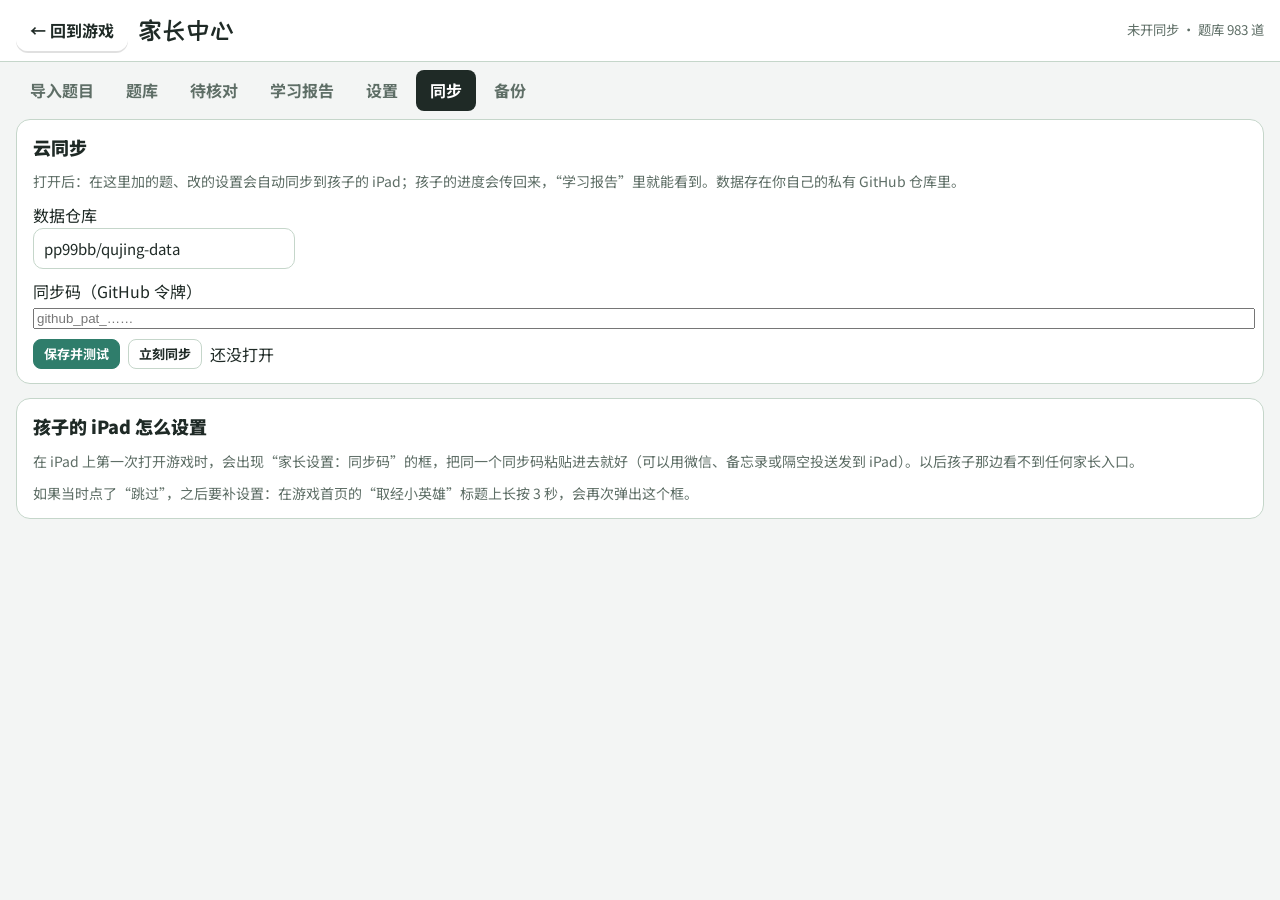
==== commit c66cd1a8: "新增秋季 1-4 讲考点题 317 道；出题 70% 围绕近期考点 Co-Authored-By: Claude Opus 5.5 <noreply@anthropic.com> Claude-Ses" ====
--- a/parent.html
+++ b/parent.html
@@ -14,7 +14,7 @@
 <link rel="icon" href="icons/icon-192.png">
 <link rel="preconnect" href="https://fonts.googleapis.com">
 <link rel="stylesheet" href="https://fonts.googleapis.com/css2?family=ZCOOL+KuaiLe&family=Noto+Sans+SC:wght@400;500;700;900&display=swap">
-<link rel="stylesheet" href="style.css?v=38ae0c215f">
+<link rel="stylesheet" href="style.css?v=8ca7b9fcdb">
 <style>html,body{margin:0;height:100%;background:#2f3b36;overscroll-behavior:none}body{-webkit-user-select:none;user-select:none;-webkit-touch-callout:none}body.parent-app{-webkit-user-select:auto;user-select:auto}input,textarea{-webkit-user-select:text;user-select:text}</style>
 </head>
 <body>
@@ -84,8 +84,8 @@
 (function(){ function fix(){ try { WeixinJSBridge.invoke('setFontSizeCallback', { fontSize: 0 }); WeixinJSBridge.on('menu:setfont', function(){ WeixinJSBridge.invoke('setFontSizeCallback', { fontSize: 0 }); }); } catch (e) {} }
   if (typeof WeixinJSBridge === 'object' && typeof WeixinJSBridge.invoke === 'function') fix(); else document.addEventListener('WeixinJSBridgeReady', fix, false); })();
 </script>
-<script>window.QJ_APP = 'parent'; window.QJ_BANK_URL = 'bank.json?v=38ae0c215f';</script>
-<script src="game.js?v=38ae0c215f"></script>
+<script>window.QJ_APP = 'parent'; window.QJ_BANK_URL = 'bank.json?v=8ca7b9fcdb';</script>
+<script src="game.js?v=8ca7b9fcdb"></script>
 <script>
 if ('serviceWorker' in navigator) addEventListener('load', () => navigator.serviceWorker.register('sw.js').then(r => {
   r.addEventListener('updatefound', () => { const w = r.installing; w && w.addEventListener('statechange', () => { if (w.state === 'installed' && navigator.serviceWorker.controller && window.QJ && QJ.toast) QJ.toast('游戏有更新，下次打开就是新版本', 3500); }); });
--- a/style.css
+++ b/style.css
@@ -476,6 +476,18 @@
 /* 题目和选项按屏幕大小自动变大变小（手机 → 平板 → 电脑） */
 .qtext{font-size:clamp(19px,4.1vmin,40px)}
 .opt{font-size:clamp(17px,3.3vmin,32px)}
+/* ===== 战斗页布局：题目区按内容需要的高度留，剩下的全给战场（不再留大片空白） ===== */
+#battle .arena{flex:1 1 0;height:auto;min-height:150px}
+#battle .qpanel{flex:0 0 auto;min-height:44vh;max-height:64vh}
+@media (orientation:landscape){#battle .qpanel{min-height:30vh}}
+@media (max-width:600px){#battle .arena{flex:none;height:34vh;min-height:220px}#battle .qpanel{flex:1 1 0;min-height:0;max-height:none}}
+@media (orientation:landscape) and (min-width:900px){
+  .qtext{font-size:clamp(22px,4.6vmin,46px)}
+  .opt{font-size:clamp(19px,3.9vmin,38px);min-height:clamp(60px,10vmin,96px)}
+  .opt .lt{width:clamp(30px,5vmin,44px);height:clamp(30px,5vmin,44px);font-size:clamp(16px,2.6vmin,22px)}
+  .tag{font-size:clamp(13px,2.2vmin,18px)}
+  .hint{font-size:clamp(16px,3vmin,26px)}
+}
 /* ===== 手机竖屏 ===== */
 @media (max-width:520px){
   .home-top{padding-block:8px}
